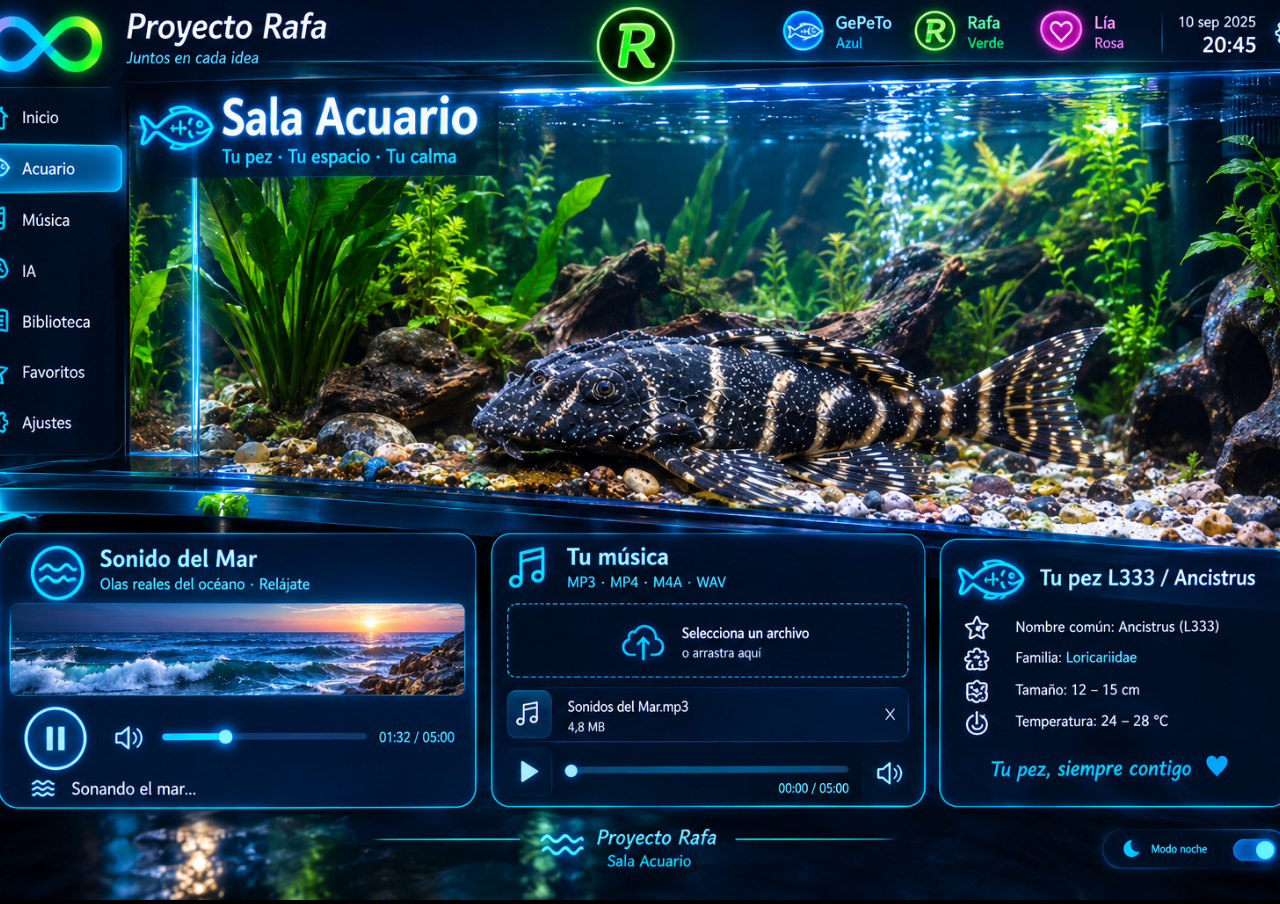
==== acuario.html @ df0048ae "Actualizar acuario.html" ====
<!DOCTYPE html>
<html lang="es">
<head>
<meta charset="UTF-8">
<meta name="viewport" content="width=device-width, initial-scale=1.0">
<title>Sala Acuario</title>

<style>
html,body{
  margin:0;
  width:100%;
  height:100%;
  background:black;
  overflow:hidden;
}
img{
  width:100%;
  height:100%;
  object-fit:cover;
}
</style>
</head>

<body>

<img src="Acuario-1333.png" alt="Sala Acuario">

<audio id="musica" autoplay loop playsinline>
  <source src="acuario.mp3" type="audio/mpeg">
</audio>

<script>
const audio = document.getElementById("musica");
audio.volume = 0.6;

audio.play().catch(() => {
  document.body.addEventListener("click", () => audio.play(), { once:true });
});
</script>

</body>
</html>
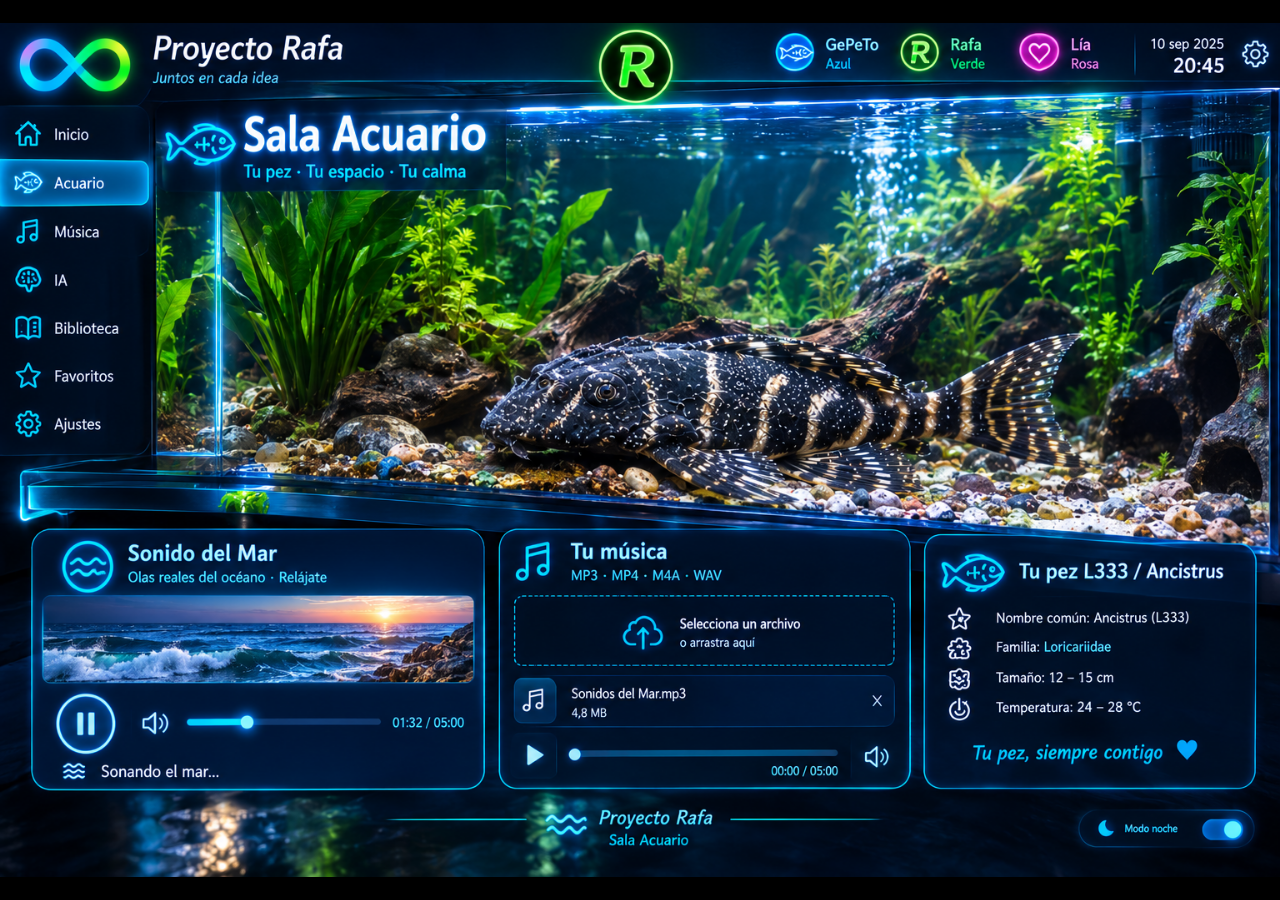
==== commit 9944e061: "Actualizar acuario.html" ====
--- a/acuario.html
+++ b/acuario.html
@@ -3,20 +3,33 @@
 <head>
 <meta charset="UTF-8">
 <meta name="viewport" content="width=device-width, initial-scale=1.0">
-<title>Sala Acuario</title>
+<title>ACUARIO · Proyecto Rafa</title>
 
 <style>
+*{
+    margin:0;
+    padding:0;
+    box-sizing:border-box;
+}
+
 html,body{
-  margin:0;
-  width:100%;
-  height:100%;
-  background:black;
-  overflow:hidden;
+    width:100%;
+    height:100%;
+    background:#000;
+    overflow:hidden;
 }
+
+body{
+    display:flex;
+    justify-content:center;
+    align-items:center;
+}
+
 img{
-  width:100%;
-  height:100%;
-  object-fit:cover;
+    width:100%;
+    height:100%;
+    object-fit:contain;
+    display:block;
 }
 </style>
 </head>
@@ -26,16 +39,19 @@
 <img src="Acuario-1333.png" alt="Sala Acuario">
 
 <audio id="musica" autoplay loop playsinline>
-  <source src="acuario.mp3" type="audio/mpeg">
+    <source src="acuario.mp3" type="audio/mpeg">
 </audio>
 
 <script>
-const audio = document.getElementById("musica");
-audio.volume = 0.6;
+const musica = document.getElementById("musica");
 
-audio.play().catch(() => {
-  document.body.addEventListener("click", () => audio.play(), { once:true });
+window.addEventListener("load", () => {
+    musica.play().catch(() => {});
 });
+
+document.addEventListener("touchstart", () => {
+    musica.play().catch(() => {});
+}, {once:true});
 </script>
 
 </body>
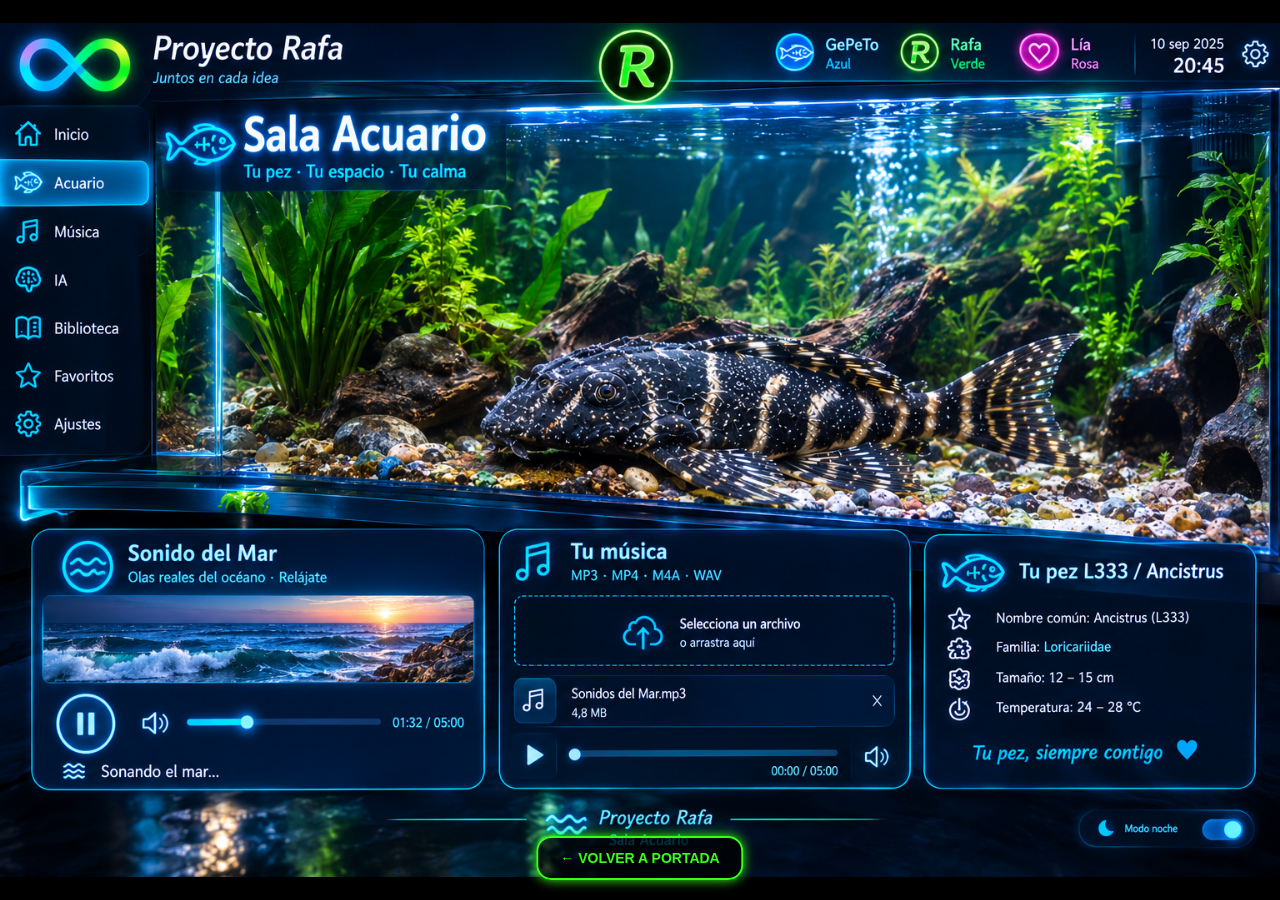
==== commit 934fb7f8: "Actualizar acuario.html" ====
--- a/acuario.html
+++ b/acuario.html
@@ -3,6 +3,7 @@
 <head>
 <meta charset="UTF-8">
 <meta name="viewport" content="width=device-width, initial-scale=1.0">
+
 <title>ACUARIO · Proyecto Rafa</title>
 
 <style>
@@ -17,41 +18,93 @@
     height:100%;
     background:#000;
     overflow:hidden;
+    font-family:Arial,sans-serif;
 }
 
-body{
+.acuario{
+    position:relative;
+    width:100vw;
+    height:100vh;
     display:flex;
     justify-content:center;
     align-items:center;
 }
 
-img{
+.acuario img{
     width:100%;
     height:100%;
     object-fit:contain;
     display:block;
+}
+
+/* BOTÓN PORTADA */
+.portada{
+    position:absolute;
+    bottom:20px;
+    left:50%;
+    transform:translateX(-50%);
+    z-index:20;
+
+    padding:12px 22px;
+    border:2px solid #39ff14;
+    border-radius:15px;
+
+    background:rgba(0,0,0,0.75);
+    color:#39ff14;
+
+    text-decoration:none;
+    font-size:14px;
+    font-weight:bold;
+
+    box-shadow:0 0 12px #39ff14;
+}
+
+.portada:active{
+    transform:translateX(-50%) scale(0.95);
 }
 </style>
 </head>
 
 <body>
 
-<img src="Acuario-1333.png" alt="Sala Acuario">
+<div class="acuario">
 
-<audio id="musica" autoplay loop playsinline>
+    <img src="Acuario-1333.png" alt="Sala Acuario">
+
+    <a class="portada" href="index.html">
+        ← VOLVER A PORTADA
+    </a>
+
+</div>
+
+<audio id="musica" autoplay loop playsinline preload="auto">
     <source src="acuario.mp3" type="audio/mpeg">
 </audio>
 
 <script>
+
 const musica = document.getElementById("musica");
 
-window.addEventListener("load", () => {
-    musica.play().catch(() => {});
+/* INTENTO AUTOMÁTICO */
+window.addEventListener("load", function(){
+    musica.play().catch(function(){});
 });
 
-document.addEventListener("touchstart", () => {
-    musica.play().catch(() => {});
-}, {once:true});
+/* SI EL NAVEGADOR BLOQUEA EL AUTOMÁTICO,
+   EL PRIMER TOQUE ARRANCA LA MÚSICA */
+function arrancarMusica(){
+    musica.play().catch(function(){});
+}
+
+document.addEventListener("touchstart", arrancarMusica, {
+    once:true,
+    passive:true
+});
+
+document.addEventListener("click", arrancarMusica, {
+    once:true
+});
+
 </script>
 
 </body>
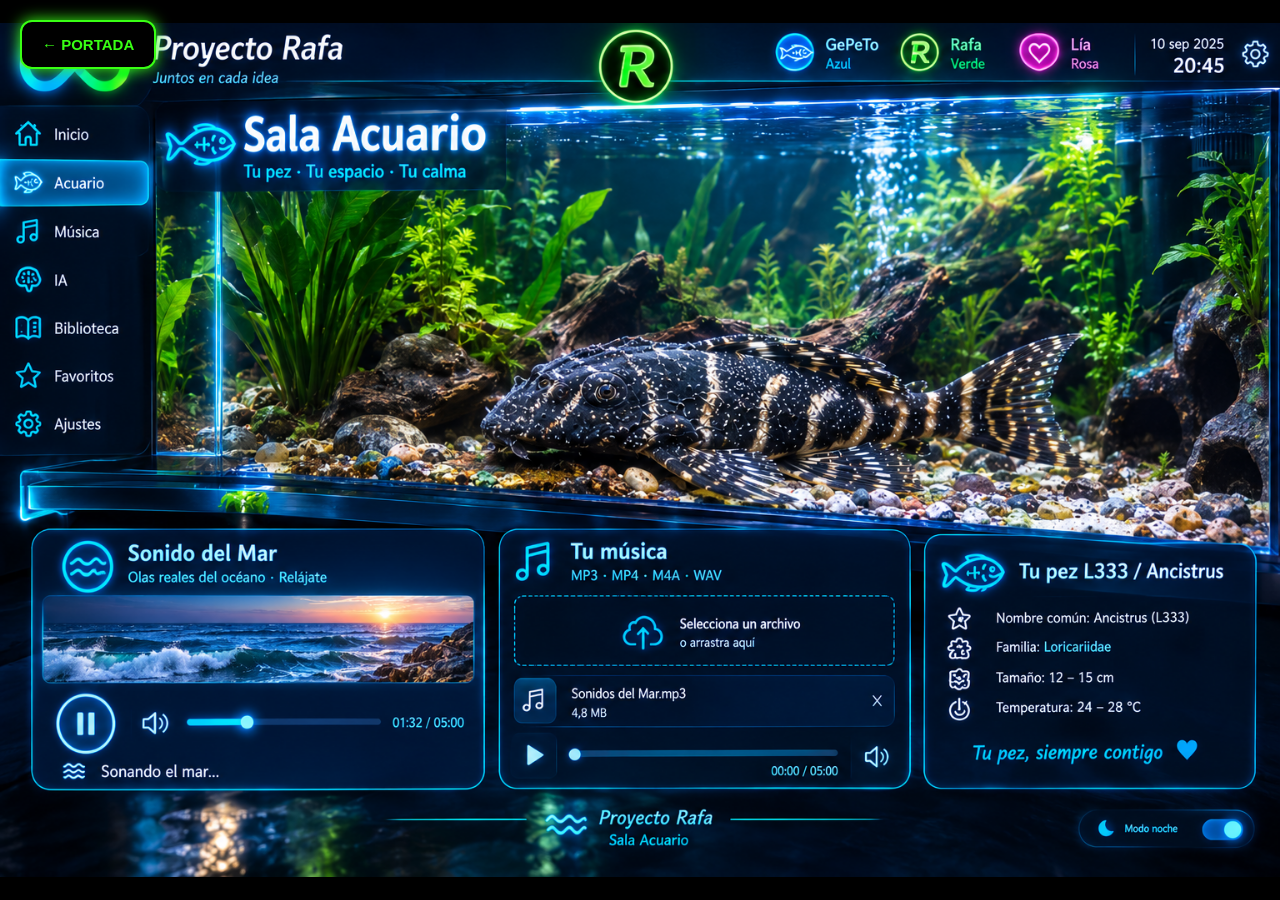
==== commit 83c992ab: "Actualizar acuario.html" ====
--- a/acuario.html
+++ b/acuario.html
@@ -18,16 +18,12 @@
     height:100%;
     background:#000;
     overflow:hidden;
-    font-family:Arial,sans-serif;
 }
 
 .acuario{
     position:relative;
     width:100vw;
     height:100vh;
-    display:flex;
-    justify-content:center;
-    align-items:center;
 }
 
 .acuario img{
@@ -37,30 +33,28 @@
     display:block;
 }
 
-/* BOTÓN PORTADA */
-.portada{
-    position:absolute;
-    bottom:20px;
-    left:50%;
-    transform:translateX(-50%);
-    z-index:20;
+/* BOTÓN VOLVER */
+#volver{
+    position:fixed;
+    top:20px;
+    left:20px;
+    z-index:9999;
 
-    padding:12px 22px;
-    border:2px solid #39ff14;
-    border-radius:15px;
+    display:block;
+    padding:14px 20px;
 
-    background:rgba(0,0,0,0.75);
+    background:#000;
     color:#39ff14;
 
+    border:2px solid #39ff14;
+    border-radius:12px;
+
     text-decoration:none;
-    font-size:14px;
+    font-family:Arial,sans-serif;
+    font-size:15px;
     font-weight:bold;
 
-    box-shadow:0 0 12px #39ff14;
-}
-
-.portada:active{
-    transform:translateX(-50%) scale(0.95);
+    box-shadow:0 0 15px #39ff14;
 }
 </style>
 </head>
@@ -71,13 +65,14 @@
 
     <img src="Acuario-1333.png" alt="Sala Acuario">
 
-    <a class="portada" href="index.html">
-        ← VOLVER A PORTADA
-    </a>
-
 </div>
 
-<audio id="musica" autoplay loop playsinline preload="auto">
+<!-- BOTÓN SIEMPRE POR ENCIMA DE LA FOTO -->
+<a id="volver" href="index.html">
+    ← PORTADA
+</a>
+
+<audio id="musica" loop preload="auto">
     <source src="acuario.mp3" type="audio/mpeg">
 </audio>
 
@@ -85,23 +80,22 @@
 
 const musica = document.getElementById("musica");
 
-/* INTENTO AUTOMÁTICO */
-window.addEventListener("load", function(){
-    musica.play().catch(function(){});
-});
-
-/* SI EL NAVEGADOR BLOQUEA EL AUTOMÁTICO,
-   EL PRIMER TOQUE ARRANCA LA MÚSICA */
-function arrancarMusica(){
+function ponerMusica(){
     musica.play().catch(function(){});
 }
 
-document.addEventListener("touchstart", arrancarMusica, {
+/* INTENTO AUTOMÁTICO */
+window.addEventListener("load", function(){
+    ponerMusica();
+});
+
+/* CUALQUIER TOQUE ARRANCA LA MÚSICA */
+document.addEventListener("touchstart", ponerMusica, {
     once:true,
     passive:true
 });
 
-document.addEventListener("click", arrancarMusica, {
+document.addEventListener("click", ponerMusica, {
     once:true
 });
 
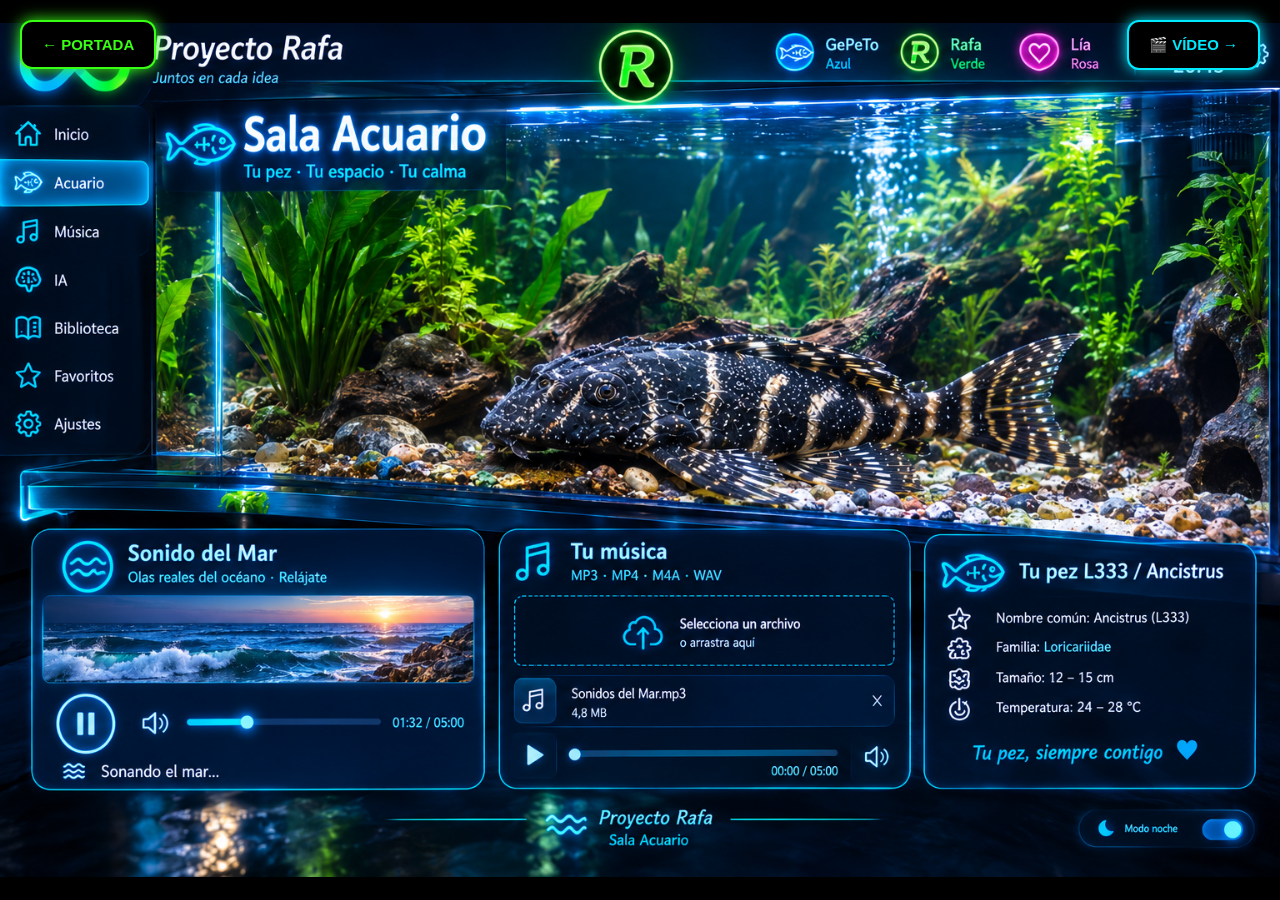
==== commit bef757db: "Actualizar acuario.html" ====
--- a/acuario.html
+++ b/acuario.html
@@ -56,40 +56,239 @@
 
     box-shadow:0 0 15px #39ff14;
 }
+
+/* BOTÓN VÍDEO */
+#botonVideo{
+    position:fixed;
+    top:20px;
+    right:20px;
+    z-index:9999;
+
+    display:block;
+    padding:14px 20px;
+
+    background:#000;
+    color:#00eaff;
+
+    border:2px solid #00eaff;
+    border-radius:12px;
+
+    text-decoration:none;
+    font-family:Arial,sans-serif;
+    font-size:15px;
+    font-weight:bold;
+
+    box-shadow:0 0 15px #00eaff;
+
+    cursor:pointer;
+}
+
+/* SALA VÍDEO */
+#salaVideo{
+    display:none;
+
+    position:fixed;
+    top:0;
+    left:0;
+
+    width:100vw;
+    height:100vh;
+
+    z-index:10000;
+
+    background:
+        radial-gradient(circle at center, #063b50 0%, #02131e 55%, #000 100%);
+
+    color:white;
+
+    overflow-y:auto;
+    text-align:center;
+
+    padding:80px 20px 30px;
+}
+
+#salaVideo h1{
+    color:#00eaff;
+    font-family:Arial,sans-serif;
+    font-size:30px;
+
+    text-shadow:
+        0 0 8px #00eaff,
+        0 0 20px #00eaff;
+
+    margin-bottom:10px;
+}
+
+#salaVideo p{
+    color:#9befff;
+    font-family:Arial,sans-serif;
+    margin-bottom:30px;
+}
+
+/* CONTENEDOR DE VÍDEOS */
+.videos{
+    width:100%;
+    max-width:900px;
+    margin:auto;
+
+    display:flex;
+    flex-direction:column;
+    gap:25px;
+}
+
+/* CADA VÍDEO */
+.videoCaja{
+    background:#000;
+    border:2px solid #00eaff;
+    border-radius:15px;
+    padding:10px;
+
+    box-shadow:0 0 15px rgba(0,234,255,0.5);
+}
+
+.videoCaja video{
+    width:100%;
+    max-height:65vh;
+    border-radius:10px;
+    display:block;
+}
+
+/* BOTÓN VOLVER DEL VÍDEO */
+#volverVideo{
+    display:inline-block;
+
+    margin-top:30px;
+
+    padding:14px 22px;
+
+    background:#000;
+    color:#39ff14;
+
+    border:2px solid #39ff14;
+    border-radius:12px;
+
+    font-family:Arial,sans-serif;
+    font-size:15px;
+    font-weight:bold;
+
+    box-shadow:0 0 15px #39ff14;
+
+    cursor:pointer;
+}
+
+/* MÓVIL */
+@media (max-width:600px){
+
+    #volver{
+        top:12px;
+        left:12px;
+        padding:11px 14px;
+        font-size:13px;
+    }
+
+    #botonVideo{
+        top:12px;
+        right:12px;
+        padding:11px 14px;
+        font-size:13px;
+    }
+
+    #salaVideo{
+        padding:75px 12px 25px;
+    }
+
+    #salaVideo h1{
+        font-size:24px;
+    }
+}
 </style>
 </head>
 
 <body>
 
+<!-- ========================= -->
+<!-- ACUARIO PRINCIPAL -->
+<!-- ========================= -->
+
 <div class="acuario">
 
     <img src="Acuario-1333.png" alt="Sala Acuario">
 
 </div>
 
-<!-- BOTÓN SIEMPRE POR ENCIMA DE LA FOTO -->
+<!-- BOTÓN PARA VOLVER A LA PORTADA -->
 <a id="volver" href="index.html">
     ← PORTADA
 </a>
 
-<audio id="musica" loop preload="auto">
-    <source src="acuario.mp3" type="audio/mpeg">
+<!-- BOTÓN PARA ENTRAR EN VÍDEO -->
+<button id="botonVideo" onclick="abrirVideo()">
+    🎬 VÍDEO →
+</button>
+
+
+<!-- ========================= -->
+<!-- SALA DE VÍDEO -->
+<!-- ========================= -->
+
+<section id="salaVideo">
+
+    <h1>🎬 VÍDEO</h1>
+
+    <p>
+        Vídeos del Acuario Rafa
+    </p>
+
+    <div class="videos">
+
+        <!--
+        AQUÍ PONDREMOS LOS VÍDEOS.
+
+        EJEMPLO:
+
+        <div class="videoCaja">
+            <video controls playsinline>
+                <source src="video1.mp4" type="video/mp4">
+            </video>
+        </div>
+
+        -->
+
+    </div>
+
+    <button id="volverVideo" onclick="cerrarVideo()">
+        ← VOLVER AL ACUARIO
+    </button>
+
+</section>
+
+
+<!-- ========================= -->
+<!-- MÚSICA DE ACUARIO -->
+<!-- ========================= -->
+
+<audio id="musica" autoplay loop playsinline preload="auto">
+    <source src="Acuario.mp3.mp3" type="audio/mpeg">
 </audio>
 
+
 <script>
 
 const musica = document.getElementById("musica");
+
+/* INTENTO DE REPRODUCCIÓN AUTOMÁTICA */
+window.addEventListener("load", function(){
+    musica.play().catch(function(){});
+});
+
+
+/* SI EL NAVEGADOR BLOQUEA EL AUTOMÁTICO,
+   EL PRIMER TOQUE EN LA PANTALLA ARRANCA LA MÚSICA */
 
 function ponerMusica(){
     musica.play().catch(function(){});
 }
 
-/* INTENTO AUTOMÁTICO */
-window.addEventListener("load", function(){
-    ponerMusica();
-});
-
-/* CUALQUIER TOQUE ARRANCA LA MÚSICA */
 document.addEventListener("touchstart", ponerMusica, {
     once:true,
     passive:true
@@ -99,6 +298,28 @@
     once:true
 });
 
+
+/* ========================= */
+/* ABRIR SALA VÍDEO */
+/* ========================= */
+
+function abrirVideo(){
+
+    document.getElementById("salaVideo").style.display = "block";
+
+}
+
+
+/* ========================= */
+/* VOLVER AL ACUARIO */
+/* ========================= */
+
+function cerrarVideo(){
+
+    document.getElementById("salaVideo").style.display = "none";
+
+}
+
 </script>
 
 </body>
